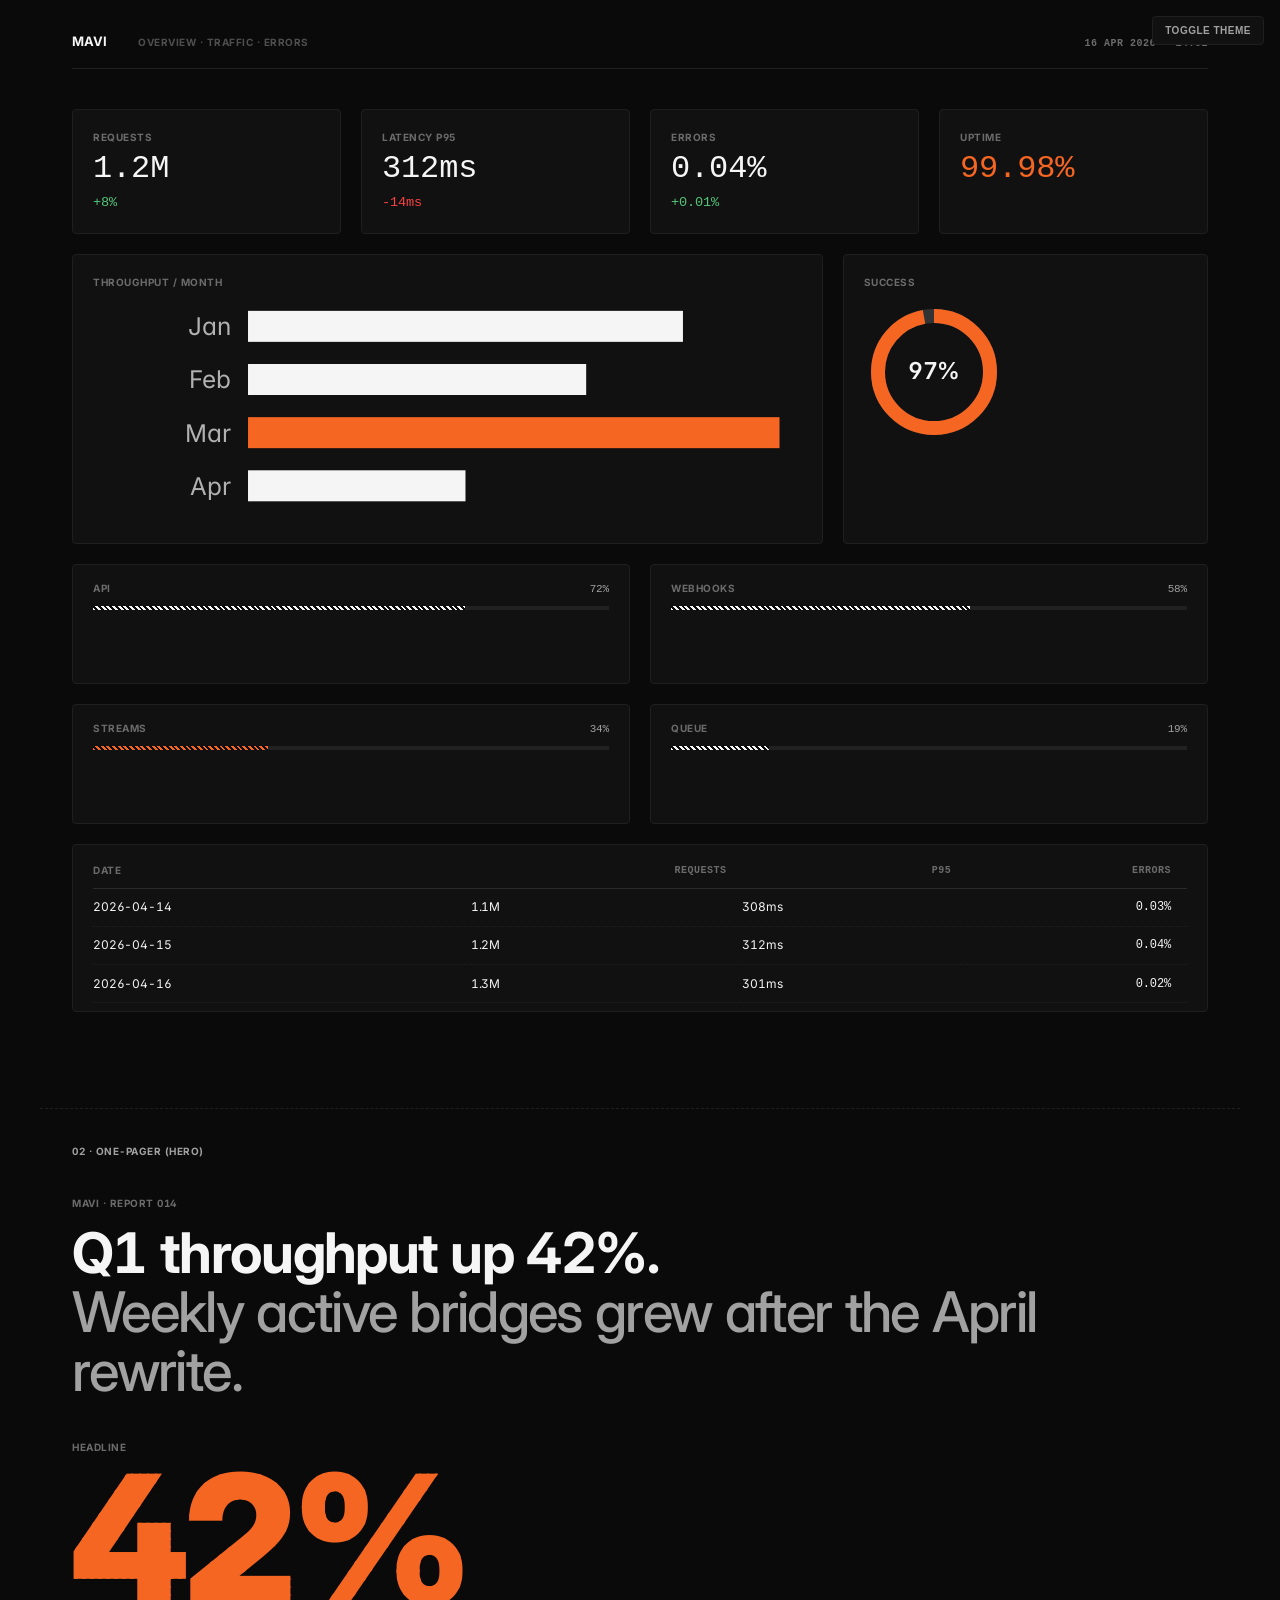
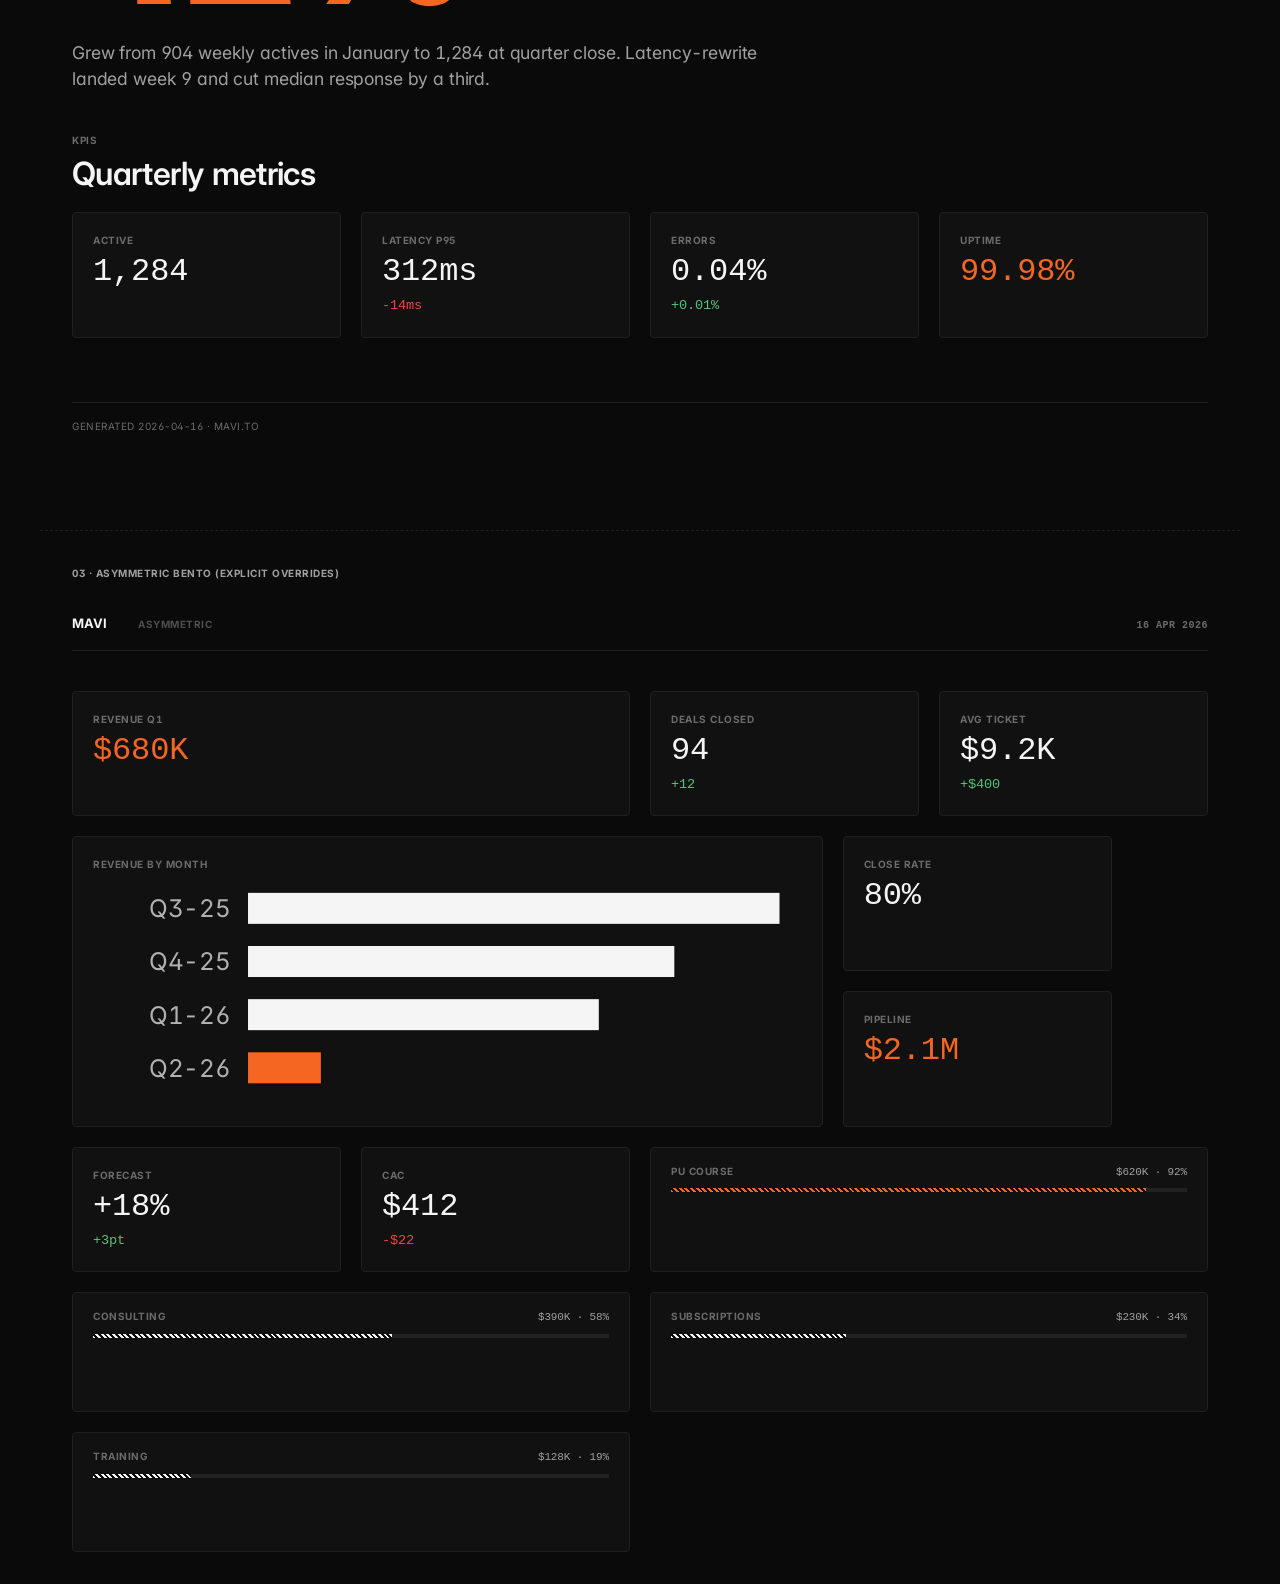
==== index.html @ d7619825 "feat: initial design system for mavi.to artifacts Light-DOM custom elements for one-pagers and dashb" ====
<!doctype html>
<html lang="en" data-theme="dark">
<head>
<meta charset="utf-8">
<meta name="viewport" content="width=device-width,initial-scale=1">
<title>mavi.to — design system</title>
<link rel="preconnect" href="https://fonts.googleapis.com">
<link rel="preconnect" href="https://fonts.gstatic.com" crossorigin>
<link rel="stylesheet" href="https://fonts.googleapis.com/css2?family=Inter:wght@400;500;600;700&display=swap">
<link rel="stylesheet" href="/_mavi.css">
<script type="module" src="/_mavi.js"></script>
<style>
  .toggle {
    position: fixed; top: 1rem; right: 1rem;
    background: var(--surface); border: 1px solid var(--border);
    padding: 0.5rem 0.75rem; border-radius: 4px; cursor: pointer;
    color: var(--text-2); z-index: 100;
    font-size: 10px; letter-spacing: 0.05em; text-transform: uppercase;
    font-weight: 700;
  }
  .example-sep {
    max-width: 1200px; margin: 4rem auto 0;
    padding: 2rem 2rem 0;
    border-top: 1px dashed var(--border);
  }
  .example-sep .mavi-eyebrow { color: var(--text-2); }
</style>
</head>
<body>

<button class="toggle"
        onclick="document.documentElement.dataset.theme=document.documentElement.dataset.theme==='light'?'dark':'light'">
  toggle theme
</button>

<!-- ═══════════════════════════════════════════════════════════════
     1. Dashboard — metrics + charts + table
     ═══════════════════════════════════════════════════════════════ -->

<mavi-dashboard title="MAVI" nav="Overview · Traffic · Errors" date="16 APR 2026 — 14:02">
  <mavi-metric label="Requests" value="1.2M" trend="+8%"></mavi-metric>
  <mavi-metric label="Latency p95" value="312ms" trend="-14ms"></mavi-metric>
  <mavi-metric label="Errors" value="0.04%" trend="+0.01%"></mavi-metric>
  <mavi-metric label="Uptime" value="99.98%" accent></mavi-metric>

  <mavi-chart type="bar" label="Throughput / month" values="180,140,220,90" labels="Jan,Feb,Mar,Apr" highlight="2" span="8"></mavi-chart>
  <mavi-chart type="donut" label="Success" values="97" span="4"></mavi-chart>

  <mavi-bar label="API" percent="72" value="72%"></mavi-bar>
  <mavi-bar label="Webhooks" percent="58" value="58%"></mavi-bar>
  <mavi-bar label="Streams" percent="34" value="34%" accent></mavi-bar>
  <mavi-bar label="Queue" percent="19" value="19%"></mavi-bar>

  <mavi-table
    headers="Date,Requests,p95,Errors"
    rows='[["2026-04-14","1.1M","308ms","0.03%"],["2026-04-15","1.2M","312ms","0.04%"],["2026-04-16","1.3M","301ms","0.02%"]]'>
  </mavi-table>
</mavi-dashboard>

<!-- ═══════════════════════════════════════════════════════════════
     2. One-pager — hero + KPIs + lede
     ═══════════════════════════════════════════════════════════════ -->

<div class="example-sep"><span class="mavi-eyebrow">02 · One-pager (hero)</span></div>

<mavi-report eyebrow="MAVI · REPORT 014"
             title="Q1 throughput up 42%."
             subtitle="Weekly active bridges grew after the April rewrite."
             date="2026-04-16">

  <mavi-section eyebrow="Headline" title="">
    <mavi-hero value="42%" style="color:var(--accent)"></mavi-hero>
    <p class="mavi-lede" style="margin-top:1.5rem">
      Grew from 904 weekly actives in January to 1,284 at quarter close.
      Latency-rewrite landed week 9 and cut median response by a third.
    </p>
  </mavi-section>

  <mavi-section eyebrow="KPIs" title="Quarterly metrics">
    <mavi-bento>
      <mavi-metric label="Active" value="1,284"></mavi-metric>
      <mavi-metric label="Latency p95" value="312ms" trend="-14ms"></mavi-metric>
      <mavi-metric label="Errors" value="0.04%" trend="+0.01%"></mavi-metric>
      <mavi-metric label="Uptime" value="99.98%" accent></mavi-metric>
    </mavi-bento>
  </mavi-section>

</mavi-report>

<!-- ═══════════════════════════════════════════════════════════════
     3. Asymmetric bento — explicit spans + rowspans
     ═══════════════════════════════════════════════════════════════ -->

<div class="example-sep"><span class="mavi-eyebrow">03 · Asymmetric bento (explicit overrides)</span></div>

<mavi-dashboard title="MAVI" nav="Asymmetric" date="16 APR 2026">
  <mavi-metric label="Revenue Q1" value="$680K" accent span="6"></mavi-metric>
  <mavi-metric label="Deals closed" value="94" trend="+12"></mavi-metric>
  <mavi-metric label="Avg ticket" value="$9.2K" trend="+$400"></mavi-metric>

  <mavi-chart type="bar" label="Revenue by month"
              values="1030,826,680,141" labels="Q3-25,Q4-25,Q1-26,Q2-26"
              highlight="3" span="8" rowspan="2"></mavi-chart>
  <mavi-metric label="Close rate" value="80%"></mavi-metric>
  <mavi-metric label="Pipeline" value="$2.1M" accent></mavi-metric>
  <mavi-metric label="Forecast" value="+18%" trend="+3pt"></mavi-metric>
  <mavi-metric label="CAC" value="$412" trend="-$22"></mavi-metric>

  <mavi-bar label="PU course" percent="92" value="$620K · 92%" accent span="6"></mavi-bar>
  <mavi-bar label="Consulting" percent="58" value="$390K · 58%" span="6"></mavi-bar>
  <mavi-bar label="Subscriptions" percent="34" value="$230K · 34%" span="6"></mavi-bar>
  <mavi-bar label="Training" percent="19" value="$128K · 19%" span="6"></mavi-bar>
</mavi-dashboard>

</body>
</html>
---- _mavi.css ----
/* Mavi design system — Braun × brutalist-tech × Apple density.
 * Light DOM custom elements. No Shadow DOM. */

:root[data-theme="dark"],
:root:not([data-theme]) {
  --bg: #0A0A0A;
  --surface: #111;
  --surface-elev: #161616;
  --border: #1F1F1F;
  --border-strong: #2A2A2A;
  --text-1: #F5F5F5;
  --text-2: #A1A1A1;
  --text-3: #6B6B6B;
  --accent: oklch(0.68 0.19 42);
  --accent-muted: oklch(0.68 0.19 42 / 0.14);
  --accent-fg: #0A0A0A;
  --success: oklch(0.74 0.15 152);
  --warn: oklch(0.80 0.15 85);
  --danger: oklch(0.65 0.22 25);
}
:root[data-theme="light"] {
  --bg: #F0F0F0;
  --surface: #FAFAFA;
  --surface-elev: #FFF;
  --border: #D8D8D8;
  --border-strong: #BFBFBF;
  --text-1: #121212;
  --text-2: #525252;
  --text-3: #8A8A8A;
  --accent: oklch(0.60 0.21 42);
  --accent-muted: oklch(0.60 0.21 42 / 0.10);
  --accent-fg: #FFF;
  --success: oklch(0.55 0.15 152);
  --warn: oklch(0.65 0.15 85);
  --danger: oklch(0.55 0.22 25);
}

:root {
  --font-sans: "Inter", -apple-system, BlinkMacSystemFont,
               "Segoe UI Variable", "Segoe UI", system-ui,
               "Helvetica Neue", sans-serif;
  --font-mono: "SF Mono", "Roboto Mono", ui-monospace,
               "JetBrains Mono", Menlo, Consolas, monospace;
  --font-display: "Inter", Impact, "Arial Black", sans-serif;
}

* { box-sizing: border-box; margin: 0; padding: 0; }
html, body { background: var(--bg); color: var(--text-1); min-height: 100vh; }
body {
  font-family: var(--font-sans);
  font-feature-settings: "ss01", "cv11", "tnum";
  letter-spacing: -0.011em;
  line-height: 1.5;
  font-size: 13px;
  -webkit-font-smoothing: antialiased;
  -moz-osx-font-smoothing: grayscale;
}

h1, h2, h3, h4 { font-weight: 600; line-height: 1.15; letter-spacing: -0.02em; }
h1 { font-size: 3rem; }
h2 { font-size: 2rem; }
h3 { font-size: 1.5rem; line-height: 1.3; }
h4 { font-size: 1.15rem; }

.mavi-display { font-size: 3.5rem; line-height: 1.05; letter-spacing: -0.03em; font-weight: 700; }
.mavi-eyebrow, .mavi-label {
  font-size: 10px;
  color: var(--text-3);
  letter-spacing: 0.05em;
  text-transform: uppercase;
  font-weight: 700;
  display: inline-block;
}
.mavi-lede { font-size: 1.1rem; color: var(--text-2); max-width: 65ch; }
.mavi-mono { font-family: var(--font-mono); font-variant-numeric: tabular-nums; }
.mavi-num { font-family: var(--font-mono); font-variant-numeric: tabular-nums; font-weight: 500; }

a { color: var(--accent); text-decoration: underline; text-underline-offset: 3px; }

::-webkit-scrollbar { width: 4px; height: 4px; }
::-webkit-scrollbar-track { background: transparent; }
::-webkit-scrollbar-thumb { background: var(--border-strong); }

/* ═══════════════════════════════════════════════════════════════
   BENTO — the one layout primitive.
   12-col base with per-component default spans.
   Override via span="N" and rowspan="N" on children.
   grid-auto-flow:dense packs greedily.
   ═══════════════════════════════════════════════════════════════ */

mavi-bento {
  display: grid;
  grid-template-columns: repeat(12, 1fr);
  gap: 1.25rem;
  grid-auto-flow: dense;
  grid-auto-rows: minmax(120px, auto);
}
mavi-bento > * { grid-column: span 12; }

mavi-bento > [data-span="1"]  { grid-column: span 1; }
mavi-bento > [data-span="2"]  { grid-column: span 2; }
mavi-bento > [data-span="3"]  { grid-column: span 3; }
mavi-bento > [data-span="4"]  { grid-column: span 4; }
mavi-bento > [data-span="5"]  { grid-column: span 5; }
mavi-bento > [data-span="6"]  { grid-column: span 6; }
mavi-bento > [data-span="7"]  { grid-column: span 7; }
mavi-bento > [data-span="8"]  { grid-column: span 8; }
mavi-bento > [data-span="9"]  { grid-column: span 9; }
mavi-bento > [data-span="10"] { grid-column: span 10; }
mavi-bento > [data-span="11"] { grid-column: span 11; }
mavi-bento > [data-span="12"] { grid-column: span 12; }
mavi-bento > [data-rowspan="2"] { grid-row: span 2; }
mavi-bento > [data-rowspan="3"] { grid-row: span 3; }
mavi-bento > [data-rowspan="4"] { grid-row: span 4; }

/* 1024px — collapse to 8 columns: small items grow, large items cap. */
@media (max-width: 1024px) {
  mavi-bento { grid-template-columns: repeat(8, 1fr); }
  mavi-bento > [data-span="3"] { grid-column: span 4; }
  mavi-bento > [data-span="4"] { grid-column: span 4; }
  mavi-bento > [data-span="5"] { grid-column: span 6; }
  mavi-bento > [data-span="6"] { grid-column: span 8; }
  mavi-bento > [data-span="7"] { grid-column: span 8; }
  mavi-bento > [data-span="8"],
  mavi-bento > [data-span="9"],
  mavi-bento > [data-span="10"],
  mavi-bento > [data-span="11"],
  mavi-bento > [data-span="12"] { grid-column: span 8; }
}

/* 720px — everything full-width. */
@media (max-width: 720px) {
  mavi-bento { grid-template-columns: repeat(4, 1fr); grid-auto-rows: auto; }
  mavi-bento > * { grid-column: 1 / -1; grid-row: auto; }
  h1 { font-size: 2.2rem; }
  .mavi-display { font-size: 2.5rem; }
}

/* ═══════════════════════════════════════════════════════════════
   SHELLS — report / dashboard page wrappers
   ═══════════════════════════════════════════════════════════════ */

mavi-report, mavi-dashboard {
  display: block;
  max-width: 1200px;
  margin: 0 auto;
  padding: 2rem;
}
mavi-report > header, mavi-dashboard > header { margin-bottom: 2.5rem; }
mavi-report > footer, mavi-dashboard > footer {
  margin-top: 4rem;
  color: var(--text-3); font-size: 10px;
  letter-spacing: 0.05em; text-transform: uppercase;
  border-top: 1px solid var(--border); padding-top: 1rem;
}

/* ═══════════════════════════════════════════════════════════════
   SECTION
   ═══════════════════════════════════════════════════════════════ */

mavi-section { display: block; margin-top: 2.5rem; }
mavi-section > .mavi-eyebrow { display: block; margin-bottom: 0.5rem; }
mavi-section > h2 { margin-bottom: 1.25rem; }

/* ═══════════════════════════════════════════════════════════════
   METRIC
   ═══════════════════════════════════════════════════════════════ */

mavi-metric {
  display: block;
  background: var(--surface);
  border: 1px solid var(--border);
  padding: 1.25rem;
  border-radius: 4px;
}
mavi-metric .mavi-label { display: block; margin-bottom: 0.5rem; }
mavi-metric .mavi-num {
  display: block;
  font-size: 2rem;
  line-height: 1;
  font-weight: 500;
}
mavi-metric[accent] .mavi-num { color: var(--accent); }
mavi-metric .mavi-trend {
  display: inline-block;
  margin-top: 0.5rem;
  font-size: 0.85rem;
  color: var(--text-2);
  font-family: var(--font-mono);
}
mavi-metric .mavi-trend[data-dir="up"] { color: var(--success); }
mavi-metric .mavi-trend[data-dir="down"] { color: var(--danger); }

/* ═══════════════════════════════════════════════════════════════
   HERO — big dotted-fill value
   ═══════════════════════════════════════════════════════════════ */

mavi-hero {
  display: block;
  font-family: var(--font-display);
  font-size: clamp(4rem, 14vw, 14rem);
  font-weight: 900;
  line-height: 0.85;
  letter-spacing: -0.03em;
  background-image: radial-gradient(circle at center, currentColor 2px, transparent 2px);
  background-size: 8px 8px;
  color: transparent;
  -webkit-background-clip: text;
  background-clip: text;
  position: relative;
}
mavi-hero[solid] { background-image: none; color: currentColor; }

/* ═══════════════════════════════════════════════════════════════
   CHART
   ═══════════════════════════════════════════════════════════════ */

mavi-chart {
  display: block;
  background: var(--surface);
  border: 1px solid var(--border);
  padding: 1.25rem;
  border-radius: 4px;
}
mavi-chart > .mavi-label { display: block; margin-bottom: 0.75rem; }
mavi-chart svg { width: 100%; height: auto; display: block; color: var(--text-1); }

/* ═══════════════════════════════════════════════════════════════
   BAR — spark with diagonal stripes
   ═══════════════════════════════════════════════════════════════ */

mavi-bar {
  display: block;
  background: var(--surface);
  border: 1px solid var(--border);
  padding: 1rem 1.25rem;
  border-radius: 4px;
}
mavi-bar .mavi-bar-head {
  display: flex;
  justify-content: space-between;
  align-items: baseline;
  margin-bottom: 0.5rem;
}
mavi-bar .mavi-bar-head .mavi-label { margin-bottom: 0; }
mavi-bar .mavi-bar-val {
  font-family: var(--font-mono);
  font-variant-numeric: tabular-nums;
  font-size: 11px;
  color: var(--text-2);
}
mavi-bar .mavi-bar-track {
  height: 4px;
  background: rgba(128,128,128,0.15);
  overflow: hidden;
}
mavi-bar .mavi-bar-fill {
  height: 100%;
  background: currentColor;
  background-image: repeating-linear-gradient(
    45deg,
    transparent 0, transparent 2px,
    var(--bg) 2px, var(--bg) 4px
  );
}
mavi-bar[accent] .mavi-bar-fill { background-color: var(--accent); }

/* ═══════════════════════════════════════════════════════════════
   ROW — dense key/value pair
   ═══════════════════════════════════════════════════════════════ */

mavi-row {
  display: flex;
  justify-content: space-between;
  align-items: baseline;
  padding: 0.35rem 0;
  border-bottom: 1px dotted rgba(128,128,128,0.25);
  font-size: 12px;
}
mavi-row .mavi-row-key { font-weight: 500; }
mavi-row .mavi-row-val {
  font-family: var(--font-mono);
  font-variant-numeric: tabular-nums;
  text-align: right;
}

/* ═══════════════════════════════════════════════════════════════
   LOG — event stream
   ═══════════════════════════════════════════════════════════════ */

mavi-log {
  display: block;
  font-family: var(--font-mono);
  font-size: 11px;
  background: var(--surface);
  border: 1px solid var(--border);
  border-radius: 4px;
  padding: 1rem 1.25rem;
  max-height: var(--max-height, 360px);
  overflow-y: auto;
}
mavi-log .mavi-log-entry {
  display: flex;
  justify-content: space-between;
  padding: 0.25rem 0;
  border-bottom: 1px dotted rgba(128,128,128,0.2);
}
mavi-log .mavi-log-ts { opacity: 0.55; }
mavi-log .mavi-log-msg { text-align: right; }

/* ═══════════════════════════════════════════════════════════════
   TABLE
   ═══════════════════════════════════════════════════════════════ */

mavi-table {
  display: block;
  overflow-x: auto;
  background: var(--surface);
  border: 1px solid var(--border);
  border-radius: 4px;
  padding: 0.5rem 1.25rem;
}
mavi-table table {
  width: 100%; border-collapse: collapse;
  font-variant-numeric: tabular-nums;
}
mavi-table th, mavi-table td {
  padding: 0.6rem 1rem 0.6rem 0;
  text-align: left;
  border-bottom: 1px dotted var(--border);
  font-size: 12px;
}
mavi-table th {
  font-size: 10px;
  color: var(--text-3);
  letter-spacing: 0.05em;
  text-transform: uppercase;
  font-weight: 700;
  border-bottom: 1px solid var(--border-strong);
}
mavi-table td.mavi-num-cell,
mavi-table th.mavi-num-cell {
  text-align: right;
  font-family: var(--font-mono);
}

/* ═══════════════════════════════════════════════════════════════
   SENSOR GRID — animated dot matrix (decorative)
   ═══════════════════════════════════════════════════════════════ */

mavi-sensor-grid {
  display: grid;
  grid-template-columns: repeat(var(--cols, 32), 1fr);
  gap: 2px;
  width: 100%;
}
mavi-sensor-grid .mavi-node {
  aspect-ratio: 1;
  background: currentColor;
  border-radius: 50%;
  opacity: 0.1;
  transition: opacity 0.4s ease;
}
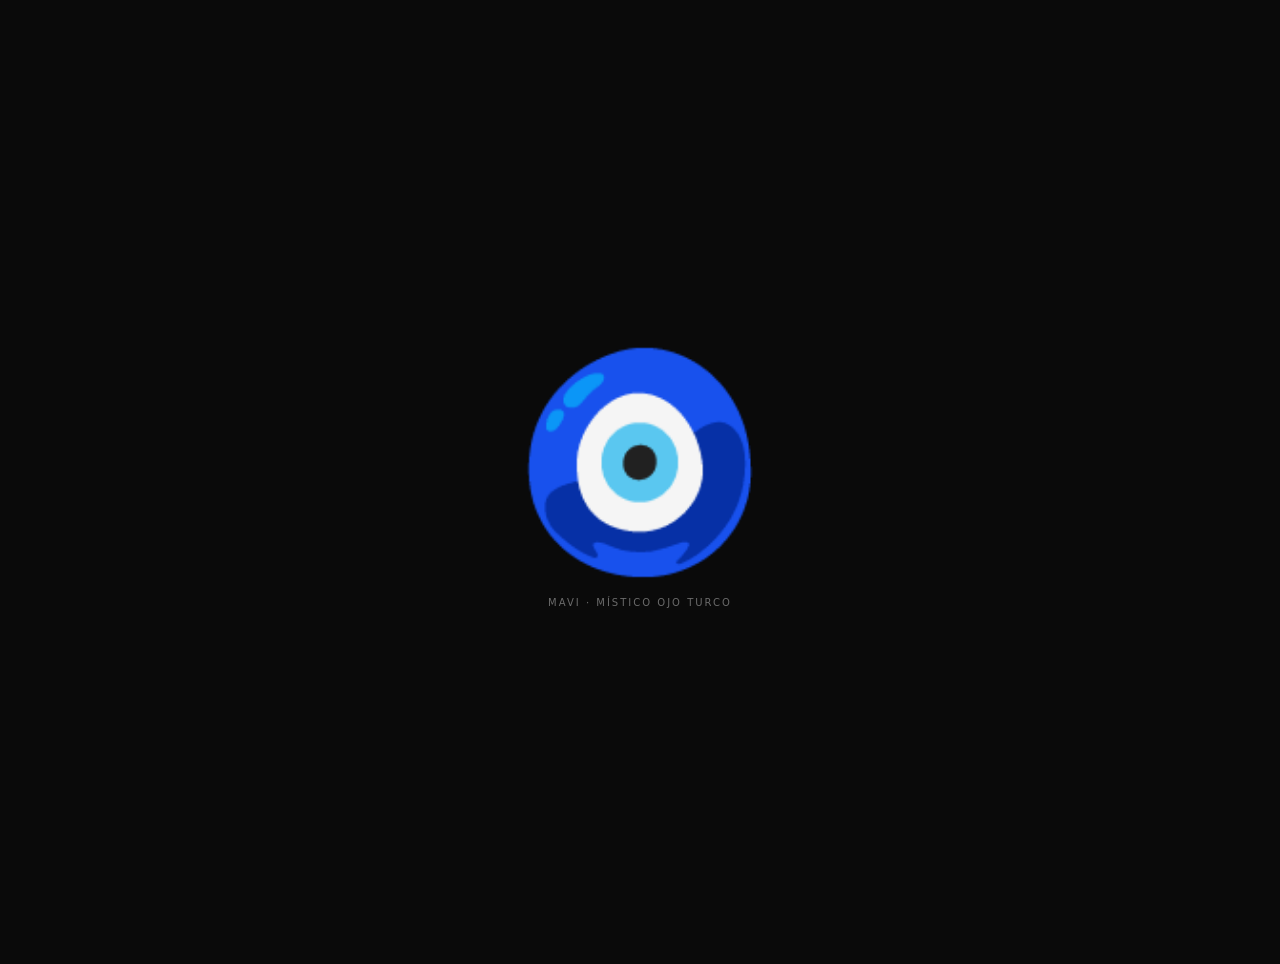
==== commit b859eee0: "feat: minimal splash on /, move design system preview to /preview Home page is now just 🧿 on #0A0A0A" ====
--- a/index.html
+++ b/index.html
@@ -1,116 +1,44 @@
 <!doctype html>
-<html lang="en" data-theme="dark">
+<html lang="es">
 <head>
 <meta charset="utf-8">
 <meta name="viewport" content="width=device-width,initial-scale=1">
-<title>mavi.to — design system</title>
-<link rel="preconnect" href="https://fonts.googleapis.com">
-<link rel="preconnect" href="https://fonts.gstatic.com" crossorigin>
-<link rel="stylesheet" href="https://fonts.googleapis.com/css2?family=Inter:wght@400;500;600;700&display=swap">
-<link rel="stylesheet" href="/_mavi.css">
-<script type="module" src="/_mavi.js"></script>
+<meta name="robots" content="noindex,nofollow">
+<title>🧿</title>
 <style>
-  .toggle {
-    position: fixed; top: 1rem; right: 1rem;
-    background: var(--surface); border: 1px solid var(--border);
-    padding: 0.5rem 0.75rem; border-radius: 4px; cursor: pointer;
-    color: var(--text-2); z-index: 100;
-    font-size: 10px; letter-spacing: 0.05em; text-transform: uppercase;
-    font-weight: 700;
+  html, body {
+    height: 100%;
+    margin: 0;
+    background: #0A0A0A;
+    color: #F5F5F5;
+    font-family: -apple-system, BlinkMacSystemFont, "Inter", system-ui, sans-serif;
+    -webkit-font-smoothing: antialiased;
+    -moz-osx-font-smoothing: grayscale;
   }
-  .example-sep {
-    max-width: 1200px; margin: 4rem auto 0;
-    padding: 2rem 2rem 0;
-    border-top: 1px dashed var(--border);
+  body {
+    display: flex;
+    flex-direction: column;
+    align-items: center;
+    justify-content: center;
+    gap: 2rem;
+    padding: 2rem;
   }
-  .example-sep .mavi-eyebrow { color: var(--text-2); }
+  .eye {
+    font-size: clamp(6rem, 18vw, 13rem);
+    line-height: 1;
+    user-select: none;
+  }
+  .caption {
+    font-size: 10px;
+    letter-spacing: 0.2em;
+    text-transform: uppercase;
+    color: #6B6B6B;
+    font-weight: 500;
+  }
 </style>
 </head>
 <body>
-
-<button class="toggle"
-        onclick="document.documentElement.dataset.theme=document.documentElement.dataset.theme==='light'?'dark':'light'">
-  toggle theme
-</button>
-
-<!-- ═══════════════════════════════════════════════════════════════
-     1. Dashboard — metrics + charts + table
-     ═══════════════════════════════════════════════════════════════ -->
-
-<mavi-dashboard title="MAVI" nav="Overview · Traffic · Errors" date="16 APR 2026 — 14:02">
-  <mavi-metric label="Requests" value="1.2M" trend="+8%"></mavi-metric>
-  <mavi-metric label="Latency p95" value="312ms" trend="-14ms"></mavi-metric>
-  <mavi-metric label="Errors" value="0.04%" trend="+0.01%"></mavi-metric>
-  <mavi-metric label="Uptime" value="99.98%" accent></mavi-metric>
-
-  <mavi-chart type="bar" label="Throughput / month" values="180,140,220,90" labels="Jan,Feb,Mar,Apr" highlight="2" span="8"></mavi-chart>
-  <mavi-chart type="donut" label="Success" values="97" span="4"></mavi-chart>
-
-  <mavi-bar label="API" percent="72" value="72%"></mavi-bar>
-  <mavi-bar label="Webhooks" percent="58" value="58%"></mavi-bar>
-  <mavi-bar label="Streams" percent="34" value="34%" accent></mavi-bar>
-  <mavi-bar label="Queue" percent="19" value="19%"></mavi-bar>
-
-  <mavi-table
-    headers="Date,Requests,p95,Errors"
-    rows='[["2026-04-14","1.1M","308ms","0.03%"],["2026-04-15","1.2M","312ms","0.04%"],["2026-04-16","1.3M","301ms","0.02%"]]'>
-  </mavi-table>
-</mavi-dashboard>
-
-<!-- ═══════════════════════════════════════════════════════════════
-     2. One-pager — hero + KPIs + lede
-     ═══════════════════════════════════════════════════════════════ -->
-
-<div class="example-sep"><span class="mavi-eyebrow">02 · One-pager (hero)</span></div>
-
-<mavi-report eyebrow="MAVI · REPORT 014"
-             title="Q1 throughput up 42%."
-             subtitle="Weekly active bridges grew after the April rewrite."
-             date="2026-04-16">
-
-  <mavi-section eyebrow="Headline" title="">
-    <mavi-hero value="42%" style="color:var(--accent)"></mavi-hero>
-    <p class="mavi-lede" style="margin-top:1.5rem">
-      Grew from 904 weekly actives in January to 1,284 at quarter close.
-      Latency-rewrite landed week 9 and cut median response by a third.
-    </p>
-  </mavi-section>
-
-  <mavi-section eyebrow="KPIs" title="Quarterly metrics">
-    <mavi-bento>
-      <mavi-metric label="Active" value="1,284"></mavi-metric>
-      <mavi-metric label="Latency p95" value="312ms" trend="-14ms"></mavi-metric>
-      <mavi-metric label="Errors" value="0.04%" trend="+0.01%"></mavi-metric>
-      <mavi-metric label="Uptime" value="99.98%" accent></mavi-metric>
-    </mavi-bento>
-  </mavi-section>
-
-</mavi-report>
-
-<!-- ═══════════════════════════════════════════════════════════════
-     3. Asymmetric bento — explicit spans + rowspans
-     ═══════════════════════════════════════════════════════════════ -->
-
-<div class="example-sep"><span class="mavi-eyebrow">03 · Asymmetric bento (explicit overrides)</span></div>
-
-<mavi-dashboard title="MAVI" nav="Asymmetric" date="16 APR 2026">
-  <mavi-metric label="Revenue Q1" value="$680K" accent span="6"></mavi-metric>
-  <mavi-metric label="Deals closed" value="94" trend="+12"></mavi-metric>
-  <mavi-metric label="Avg ticket" value="$9.2K" trend="+$400"></mavi-metric>
-
-  <mavi-chart type="bar" label="Revenue by month"
-              values="1030,826,680,141" labels="Q3-25,Q4-25,Q1-26,Q2-26"
-              highlight="3" span="8" rowspan="2"></mavi-chart>
-  <mavi-metric label="Close rate" value="80%"></mavi-metric>
-  <mavi-metric label="Pipeline" value="$2.1M" accent></mavi-metric>
-  <mavi-metric label="Forecast" value="+18%" trend="+3pt"></mavi-metric>
-  <mavi-metric label="CAC" value="$412" trend="-$22"></mavi-metric>
-
-  <mavi-bar label="PU course" percent="92" value="$620K · 92%" accent span="6"></mavi-bar>
-  <mavi-bar label="Consulting" percent="58" value="$390K · 58%" span="6"></mavi-bar>
-  <mavi-bar label="Subscriptions" percent="34" value="$230K · 34%" span="6"></mavi-bar>
-  <mavi-bar label="Training" percent="19" value="$128K · 19%" span="6"></mavi-bar>
-</mavi-dashboard>
-
+  <div class="eye">🧿</div>
+  <div class="caption">mavi · místico ojo turco</div>
 </body>
 </html>
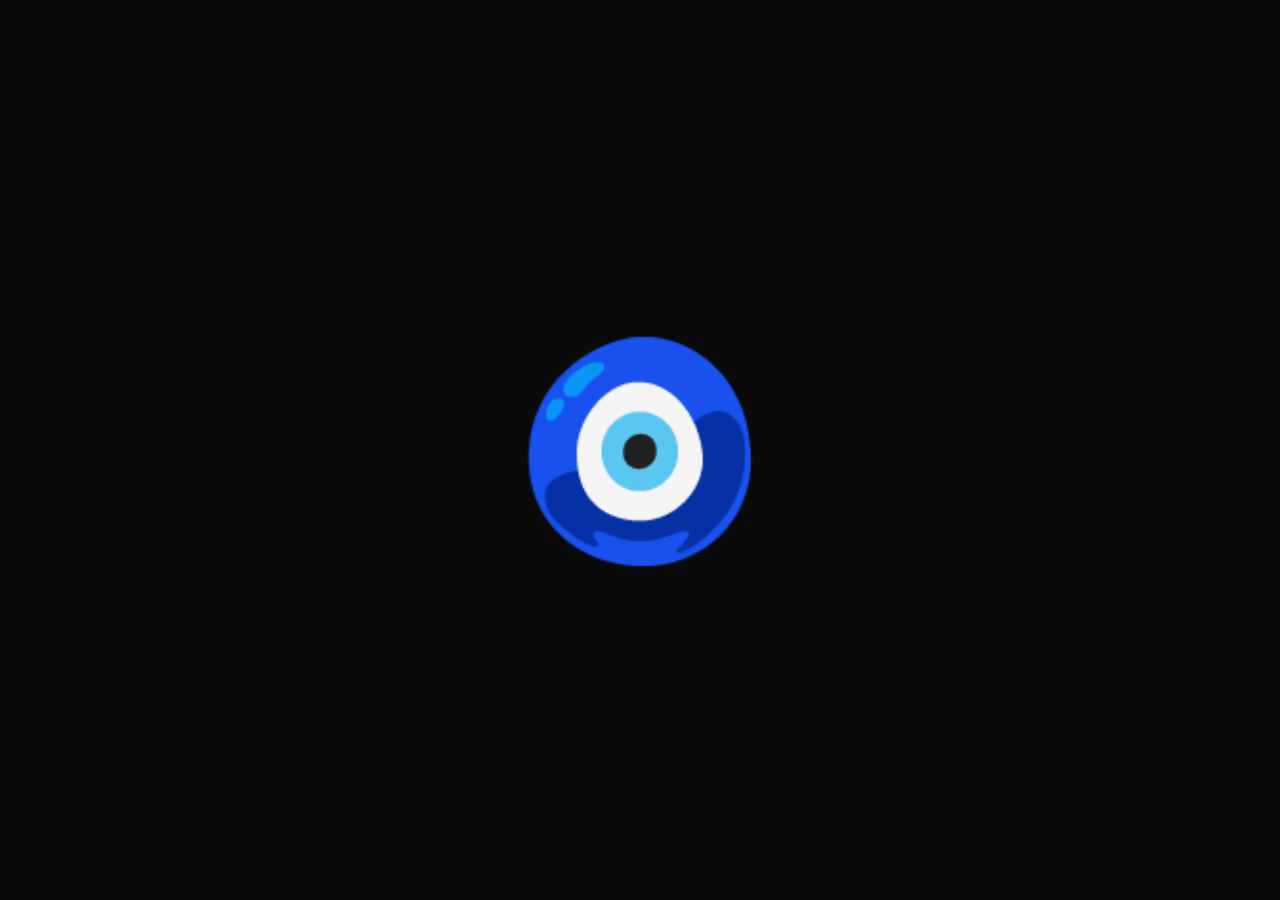
==== commit 2601f62c: "splash: emoji only, kill scroll" ====
--- a/index.html
+++ b/index.html
@@ -9,36 +9,27 @@
   html, body {
     height: 100%;
     margin: 0;
+    padding: 0;
     background: #0A0A0A;
     color: #F5F5F5;
+    overflow: hidden;
     font-family: -apple-system, BlinkMacSystemFont, "Inter", system-ui, sans-serif;
     -webkit-font-smoothing: antialiased;
     -moz-osx-font-smoothing: grayscale;
   }
   body {
     display: flex;
-    flex-direction: column;
     align-items: center;
     justify-content: center;
-    gap: 2rem;
-    padding: 2rem;
   }
   .eye {
     font-size: clamp(6rem, 18vw, 13rem);
     line-height: 1;
     user-select: none;
   }
-  .caption {
-    font-size: 10px;
-    letter-spacing: 0.2em;
-    text-transform: uppercase;
-    color: #6B6B6B;
-    font-weight: 500;
-  }
 </style>
 </head>
 <body>
   <div class="eye">🧿</div>
-  <div class="caption">mavi · místico ojo turco</div>
 </body>
 </html>
